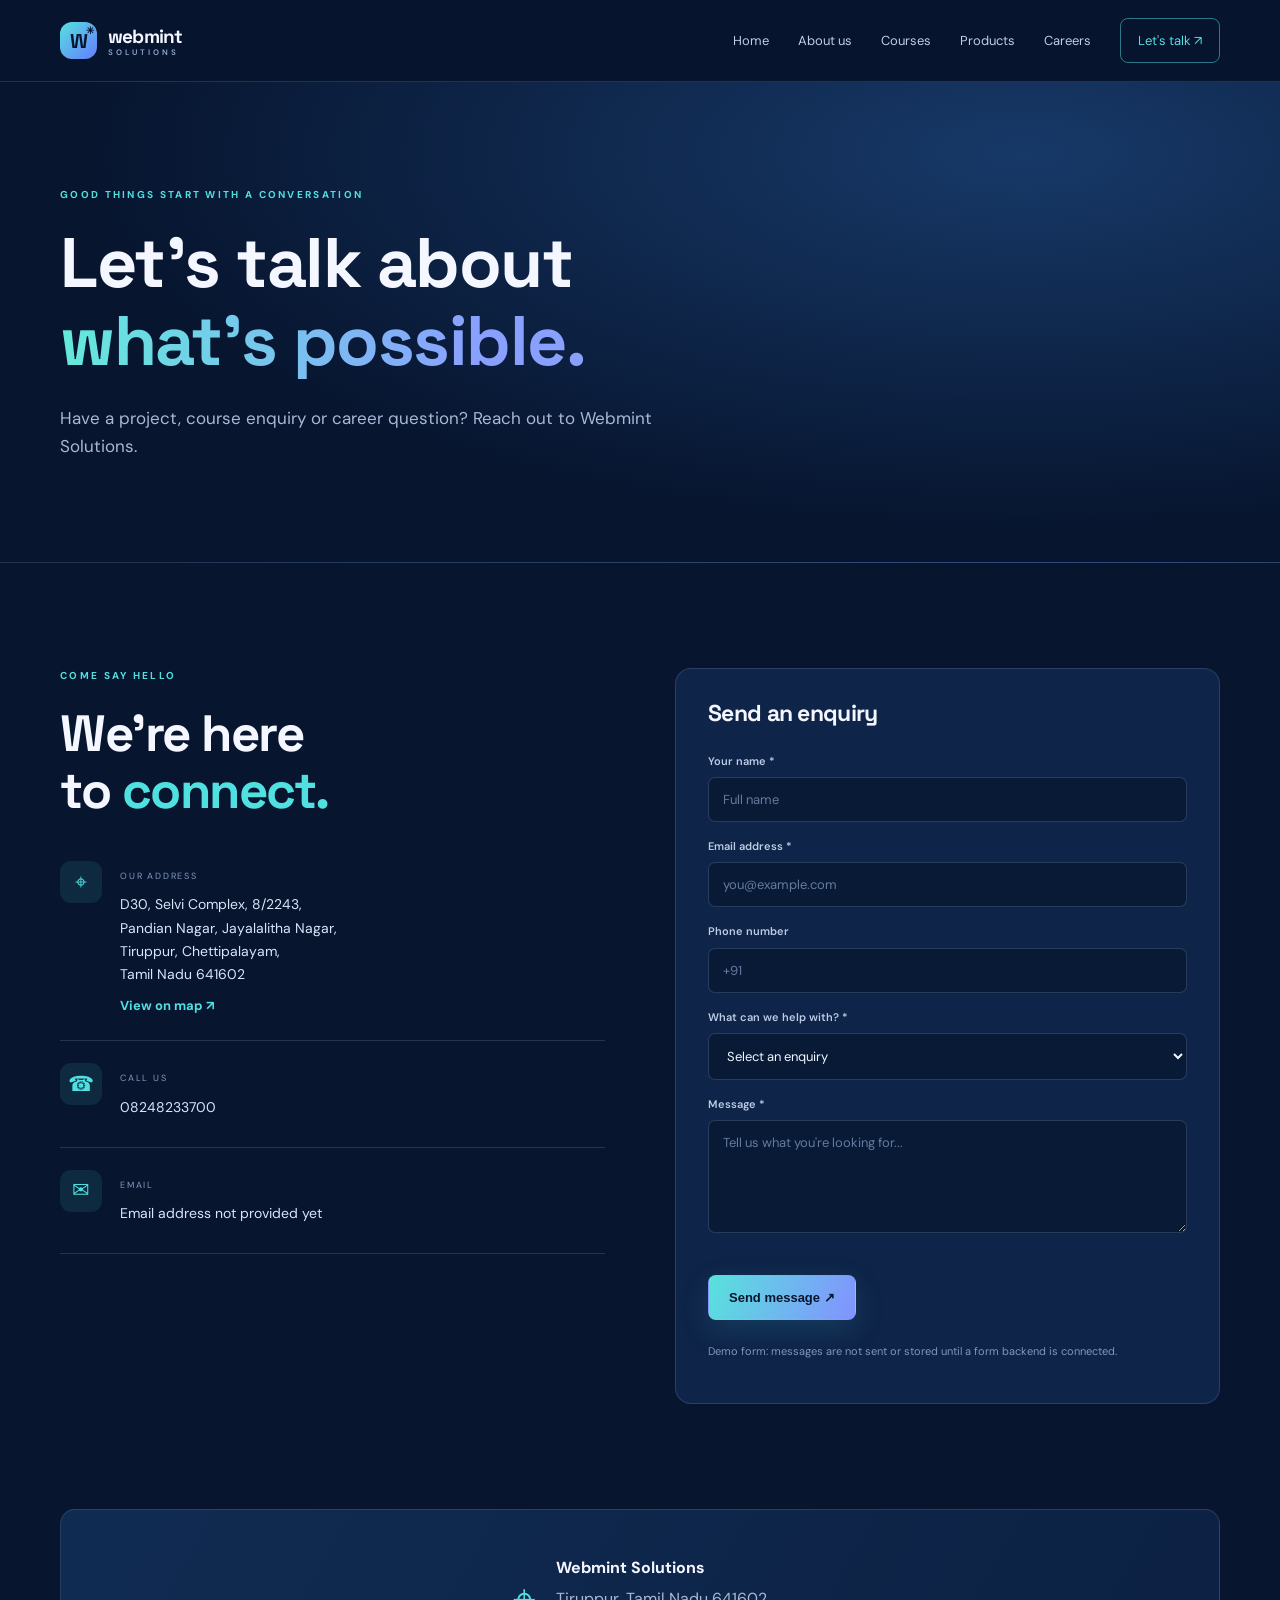
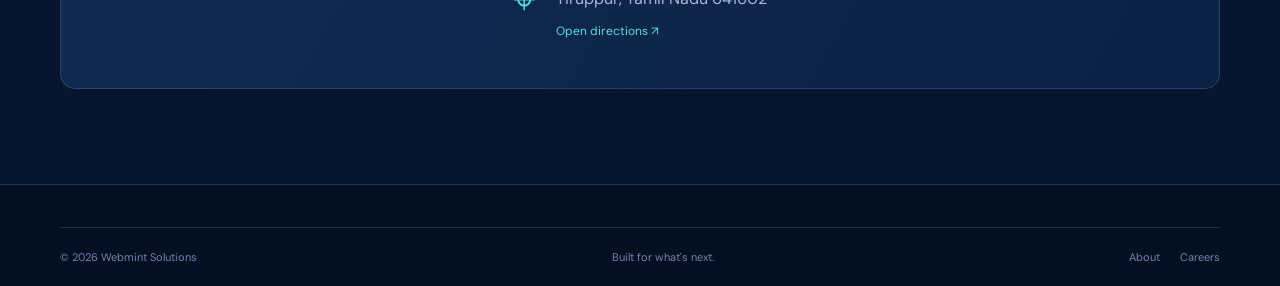
==== contact.html @ f3a6f1e8 "Initial commit" ====
<!DOCTYPE html><html lang="en"><head><meta charset="UTF-8"><meta name="viewport" content="width=device-width,initial-scale=1"><title>Contact | Webmint Solutions</title><link href="https://fonts.googleapis.com/css2?family=DM+Sans:wght@400;500;600;700&family=Space+Grotesk:wght@500;600;700&display=swap" rel="stylesheet"><link rel="stylesheet" href="assets/style.css"></head><body><header class="site-header"><a class="brand" href="index.html"><span class="brand-mark">W<span>✳</span></span><span>webmint<small>SOLUTIONS</small></span></a><button class="menu-toggle">☰</button><nav class="nav"><a href="index.html">Home</a><a href="about.html">About us</a><a href="courses.html">Courses</a><a href="products.html">Products</a><a href="careers.html">Careers</a><a class="nav-cta active" href="contact.html">Let's talk ↗</a></nav></header><main><section class="page-hero"><div class="container"><div class="eyebrow">GOOD THINGS START WITH A CONVERSATION</div><h1>Let's talk about<br><span class="gradient-text">what's possible.</span></h1><p>Have a project, course enquiry or career question? Reach out to Webmint Solutions.</p></div></section><section class="section"><div class="container contact-layout"><div><div class="eyebrow">COME SAY HELLO</div><h2>We're here<br>to <span class="accent">connect.</span></h2><div class="contact-card"><span class="contact-icon">⌖</span><div><small>OUR ADDRESS</small><p>D30, Selvi Complex, 8/2243,<br>Pandian Nagar, Jayalalitha Nagar,<br>Tiruppur, Chettipalayam,<br>Tamil Nadu 641602</p><a class="text-link" target="_blank" rel="noopener" href="https://www.google.com/maps/search/?api=1&query=D30%2C%20Selvi%20Complex%2C%208%2F2243%2C%20Pandian%20Nagar%2C%20Jayalalitha%20Nagar%2C%20Tiruppur%2C%20Chettipalayam%2C%20Tamil%20Nadu%20641602">View on map ↗</a></div></div><div class="contact-card"><span class="contact-icon">☎</span><div><small>CALL US</small><p><a href="tel:08248233700">08248233700</a></p></div></div><div class="contact-card"><span class="contact-icon">✉</span><div><small>EMAIL</small><p>Email address not provided yet</p></div></div></div><form class="site-form contact-form" data-demo-form><h3>Send an enquiry</h3><label>Your name *<input name="name" required placeholder="Full name"></label><label>Email address *<input name="email" type="email" required placeholder="you@example.com"></label><label>Phone number<input name="phone" type="tel" placeholder="+91"></label><label>What can we help with? *<select name="subject" required><option value="">Select an enquiry</option><option>Software / Website Project</option><option>Course Enquiry</option><option>Internship / Career</option><option>General Enquiry</option></select></label><label>Message *<textarea name="message" rows="5" required placeholder="Tell us what you're looking for..."></textarea></label><button class="btn btn-primary" type="submit">Send message ↗</button><p class="form-status" aria-live="polite"></p><p class="small-note">Demo form: messages are not sent or stored until a form backend is connected.</p></form></div></section><section class="map-section"><div class="container"><div class="map-placeholder"><div class="map-pin">⌖</div><div><strong>Webmint Solutions</strong><p>Tiruppur, Tamil Nadu 641602</p><a href="https://www.google.com/maps/search/?api=1&query=D30%2C%20Selvi%20Complex%2C%20Tiruppur%20641602" target="_blank" rel="noopener">Open directions ↗</a></div></div></div></section></main><footer class="footer"><div class="container footer-bottom"><span>© <span class="year"></span> Webmint Solutions</span><span>Built for what's next.</span><div><a href="about.html">About</a><a href="careers.html">Careers</a></div></div></footer><script src="assets/main.js"></script></body></html>
---- assets/style.css ----
@import url('https://fonts.googleapis.com/css2?family=DM+Sans:wght@400;500;600;700&family=Space+Grotesk:wght@500;600;700&display=swap');
:root{--bg:#07152f;--bg2:#0b2044;--panel:#102951;--text:#f4f7ff;--muted:#a8b8d5;--cyan:#51e0e0;--blue:#718cff;--line:rgba(177,202,255,.16);--font:'DM Sans',sans-serif;--display:'Space Grotesk',sans-serif}
*{box-sizing:border-box}html{scroll-behavior:smooth}body{margin:0;background:var(--bg);color:var(--text);font-family:var(--font);line-height:1.65}a{color:inherit;text-decoration:none}.container{width:min(1160px,calc(100% - 48px));margin:auto}.announcement{background:#0d2a50;color:#c8d9f5;text-align:center;padding:9px 16px;font-size:12px;letter-spacing:.04em}.announcement a{color:var(--cyan);margin-left:8px}.site-header{height:82px;padding:0 max(24px,calc((100% - 1160px)/2));display:flex;align-items:center;justify-content:space-between;background:rgba(7,21,47,.94);border-bottom:1px solid var(--line);position:sticky;top:0;z-index:20;backdrop-filter:blur(16px)}.brand{display:flex;align-items:center;gap:11px;font:700 19px var(--display);letter-spacing:-.8px}.brand small{display:block;font:600 8px var(--font);letter-spacing:3px;color:#91a8d1;margin-top:-2px}.brand-mark{width:37px;height:37px;border-radius:12px;background:linear-gradient(135deg,#55e1df,#657dff);display:grid;place-items:center;color:#07152f;font:700 20px var(--display);position:relative}.brand-mark span{font-size:10px;position:absolute;right:4px;top:2px}.nav{display:flex;align-items:center;gap:29px;font-size:13px;color:#c1cde2}.nav a:hover,.nav a.active{color:#fff}.nav-cta{padding:11px 17px;border:1px solid rgba(81,224,224,.5);border-radius:8px;color:var(--cyan)!important}.nav-cta span{margin-left:8px}.menu-toggle{display:none;background:none;border:0;color:white;font-size:25px}.hero{min-height:670px;position:relative;overflow:hidden;background:radial-gradient(ellipse at 80% 40%,#183b71 0%,#0b2044 30%,#07152f 70%)}.hero-grid{position:absolute;inset:0;background-image:linear-gradient(rgba(125,160,220,.055) 1px,transparent 1px),linear-gradient(90deg,rgba(125,160,220,.055) 1px,transparent 1px);background-size:54px 54px;mask-image:linear-gradient(90deg,transparent,#000)}.hero-content{position:relative;z-index:2;padding-top:115px;padding-bottom:95px}.eyebrow{font-size:10px;font-weight:700;letter-spacing:2.3px;color:var(--cyan);margin-bottom:20px}.eyebrow i{display:inline-block;width:7px;height:7px;background:var(--cyan);border-radius:50%;margin-right:9px;box-shadow:0 0 14px var(--cyan)}h1,h2,h3,p{margin-top:0}h1,h2,h3{font-family:var(--display);line-height:1.12;letter-spacing:-1.5px}h1{font-size:clamp(48px,6.7vw,82px);margin-bottom:24px;max-width:720px}h2{font-size:clamp(34px,4vw,51px);margin-bottom:20px}h3{font-size:23px;letter-spacing:-.7px}.gradient-text{background:linear-gradient(90deg,#64e9dc,#8aa0ff 80%);-webkit-background-clip:text;background-clip:text;color:transparent}.accent{color:var(--cyan)}.hero-copy{max-width:520px;color:#b7c7e0;font-size:17px}.hero-actions{display:flex;gap:14px;align-items:center;margin-top:34px}.btn{display:inline-flex;align-items:center;justify-content:center;gap:18px;padding:14px 20px;border-radius:8px;font-weight:700;font-size:13px;border:1px solid transparent;cursor:pointer;transition:.2s}.btn:hover{transform:translateY(-3px)}.btn-primary{background:linear-gradient(110deg,#58e2dc,#8292ff);color:#07152f;box-shadow:0 10px 30px rgba(65,184,220,.16)}.btn-ghost{border-color:var(--line);color:#e5edff}.btn-light{background:#f4f7ff;color:#0b2044}.hero-proof{display:flex;align-items:center;gap:15px;margin-top:62px;color:#8fa5c9;font-size:11px}.hero-proof strong{color:#e9f1ff}.avatar-stack{display:flex}.avatar-stack b{width:31px;height:31px;border:2px solid #10264b;background:#244b77;border-radius:50%;display:grid;place-items:center;margin-right:-8px;color:#b9ffff;font-size:12px}.hero-orbit{position:absolute;width:470px;height:470px;right:5%;top:105px;display:grid;place-items:center}.orbit{position:absolute;border:1px solid rgba(113,140,255,.26);border-radius:50%;transform:rotate(-25deg)}.orbit-one{width:420px;height:260px}.orbit-two{width:330px;height:430px;transform:rotate(55deg)}.orbit-core{width:142px;height:142px;border-radius:42px;display:grid;place-items:center;background:linear-gradient(145deg,#5de4dd,#7387ff);color:#07152f;font:700 65px var(--display);box-shadow:0 0 90px rgba(81,224,224,.25);transform:rotate(-9deg)}.orbit-core span{font-size:18px;position:absolute;right:25px;top:22px}.orbit-chip{position:absolute;padding:10px 15px;border:1px solid rgba(154,190,255,.25);border-radius:10px;background:rgba(12,37,75,.85);font-size:12px;color:#dce9ff;box-shadow:0 10px 35px #061329}.chip-a{top:70px;left:70px}.chip-b{right:0;top:220px}.chip-c{bottom:65px;left:85px}.hero-bottom{position:absolute;bottom:22px;left:50%;transform:translateX(-50%);width:min(1160px,calc(100% - 48px));display:flex;justify-content:space-between;color:#62799f;font-size:9px;letter-spacing:2px}.section{padding:105px 0}.split{display:grid;grid-template-columns:1fr 1fr;gap:80px;align-items:center}.split p{color:var(--muted)}.lead{font-size:20px;color:#e0eaff!important;line-height:1.55}.text-link{color:var(--cyan);font-size:13px;font-weight:700;display:inline-flex;gap:14px;margin-top:14px}.services-section{background:#091a37}.section-heading{display:flex;justify-content:space-between;align-items:end;gap:30px;margin-bottom:42px}.section-heading>p{max-width:300px;color:var(--muted);font-size:14px}.card-grid{display:grid;gap:18px}.three{grid-template-columns:repeat(3,1fr)}.two{grid-template-columns:repeat(2,1fr)}.feature-card{position:relative;display:block;padding:30px;background:linear-gradient(145deg,rgba(20,49,91,.88),rgba(11,31,64,.94));border:1px solid var(--line);border-radius:15px;min-height:245px;transition:.25s;overflow:hidden}.feature-card:hover{border-color:rgba(81,224,224,.55);transform:translateY(-5px);box-shadow:0 18px 45px rgba(0,0,0,.15)}.feature-card.static:hover{transform:none}.feature-card p{color:var(--muted);font-size:14px;max-width:340px}.card-icon{width:45px;height:45px;border-radius:12px;display:grid;place-items:center;background:rgba(81,224,224,.1);color:var(--cyan);font-size:23px;margin-bottom:25px}.card-number{font-size:9px;letter-spacing:1.6px;color:#7892bb;display:block;margin-bottom:13px}.card-arrow{position:absolute;right:28px;bottom:25px;color:var(--cyan);font-size:23px}.quote-band{padding:78px 0;background:linear-gradient(110deg,#102f5b,#172c60 60%,#123f61);position:relative;overflow:hidden}.quote-inner{display:flex;align-items:center;justify-content:space-between;gap:25px}.quote-inner h2{font-size:clamp(30px,4vw,47px);margin:0}.quote-mark{font:100px Georgia;color:var(--cyan);opacity:.6}.stats-grid{display:grid;grid-template-columns:repeat(4,1fr);gap:24px}.stats-grid>div{border-top:1px solid var(--line);padding-top:22px}.stats-grid strong{font:700 29px var(--display);color:var(--cyan)}.stats-grid h3{font-size:18px;margin:15px 0 8px}.stats-grid p{font-size:13px;color:var(--muted)}.footer{background:#050f23;border-top:1px solid var(--line);padding:42px 0 20px}.footer-top{display:flex;align-items:center;justify-content:space-between;padding-bottom:35px}.footer-top p{color:#8ea4c7;font:600 17px var(--display)}.footer-bottom{display:flex;justify-content:space-between;align-items:center;gap:20px;padding-top:20px;border-top:1px solid var(--line);font-size:11px;color:#7186a9}.footer-bottom div{display:flex;gap:20px}.page-hero{padding:105px 0 85px;background:radial-gradient(ellipse at 80% 15%,#173968,#07152f 65%);border-bottom:1px solid var(--line)}.page-hero h1{font-size:clamp(48px,6vw,70px)}.page-hero p{max-width:620px;color:var(--muted);font-size:17px}.soft-section{background:#091a37}.cta-panel{padding:50px;border:1px solid rgba(81,224,224,.25);border-radius:18px;background:linear-gradient(120deg,#102d55,#11244b);display:flex;justify-content:space-between;align-items:center;gap:30px}.cta-panel h2{margin:0}.tag{display:inline-block;font-size:10px;letter-spacing:.7px;padding:6px 10px;border-radius:20px;background:rgba(81,224,224,.1);color:var(--cyan);margin-bottom:16px}.check-list{padding-left:18px;color:#b7c7e0;font-size:13px}.check-list li{padding:4px 0}.small-note{font-size:11px;color:#8297b8;margin-top:22px}.job-list{border-top:1px solid var(--line)}.job-row{display:grid;grid-template-columns:1fr 150px 90px;gap:20px;align-items:center;padding:25px 0;border-bottom:1px solid var(--line)}.job-row h3{font-size:20px;margin:0 0 7px}.job-row p{font-size:13px;color:var(--muted);margin:0}.job-row .tag{margin-bottom:9px}.job-type{font-size:11px;color:#8da2c4}.form-layout{display:grid;grid-template-columns:.8fr 1.2fr;gap:65px;align-items:start}.form-aside{margin-top:55px;padding:24px;border-left:2px solid var(--cyan);background:rgba(81,224,224,.05);display:flex;gap:15px;align-items:center;color:#b6c8e5}.form-aside span{font-size:27px;color:var(--cyan)}.form-aside p{margin:0}.site-form{background:#0e2448;border:1px solid var(--line);padding:32px;border-radius:16px}.site-form h3{margin-bottom:25px}.form-grid{display:grid;grid-template-columns:1fr 1fr;gap:17px}.site-form label{display:block;font-size:11px;font-weight:600;color:#bdcce5}.site-form input,.site-form select,.site-form textarea{width:100%;margin-top:7px;padding:13px 14px;border-radius:7px;border:1px solid rgba(170,195,235,.2);background:#081a36;color:#f3f7ff;font:13px var(--font);outline:none}.site-form input:focus,.site-form select:focus,.site-form textarea:focus{border-color:var(--cyan)}.site-form input::placeholder,.site-form textarea::placeholder{color:#657b9e}.site-form select option{background:#081a36}.site-form .full{grid-column:1/-1}.site-form .consent{display:flex;gap:10px;align-items:center}.site-form .consent input{width:auto;margin:0}.site-form button{margin-top:22px}.form-status{color:var(--cyan);font-size:13px;margin:14px 0 0}.contact-layout{display:grid;grid-template-columns:1fr 1fr;gap:70px}.contact-card{display:flex;gap:18px;padding:22px 0;border-bottom:1px solid var(--line)}.contact-icon{width:42px;height:42px;flex:none;border-radius:11px;background:rgba(81,224,224,.1);color:var(--cyan);display:grid;place-items:center;font-size:21px}.contact-card small{font-size:9px;letter-spacing:1.8px;color:#8399bb}.contact-card p{font-size:14px;color:#d9e5f8;margin:6px 0}.contact-card .text-link{margin-top:0}.contact-form label{margin-bottom:15px}.map-section{padding:0 0 95px}.map-placeholder{min-height:180px;border:1px solid var(--line);border-radius:15px;background:linear-gradient(120deg,#102b52,#0c2143);display:flex;gap:20px;align-items:center;justify-content:center;text-align:left}.map-pin{font-size:40px;color:var(--cyan)}.map-placeholder p{color:var(--muted);margin:5px 0}.map-placeholder a{color:var(--cyan);font-size:12px}
@media(max-width:900px){.hero-orbit{right:-160px;opacity:.45}.hero-content{padding-top:95px}.nav{gap:15px}.split{gap:35px}.form-layout,.contact-layout{gap:30px}}@media(max-width:700px){.container{width:min(100% - 36px,560px)}.site-header{height:70px;padding:0 18px}.menu-toggle{display:block}.nav{display:none;position:absolute;top:69px;left:0;right:0;background:#091a37;padding:20px;flex-direction:column;align-items:stretch;border-bottom:1px solid var(--line)}.nav.open{display:flex}.nav-cta{text-align:center}.hero{min-height:650px}.hero-content{padding-top:90px}.hero-orbit{width:320px;height:320px;right:-165px;top:210px;opacity:.28}.orbit-one{width:300px}.orbit-two{height:290px}.orbit-core{width:100px;height:100px;font-size:45px}.chip-a,.chip-b,.chip-c{display:none}.hero-bottom{width:calc(100% - 36px)}.section{padding:75px 0}.split,.form-layout,.contact-layout{grid-template-columns:1fr;gap:25px}.three,.two{grid-template-columns:1fr}.section-heading{display:block}.section-heading>p{margin-top:15px}.quote-inner{align-items:flex-start;flex-direction:column}.quote-mark{font-size:60px}.stats-grid{grid-template-columns:1fr 1fr}.footer-top{align-items:flex-start;flex-direction:column}.footer-bottom{align-items:flex-start;flex-direction:column}.page-hero{padding:80px 0 65px}.job-row{grid-template-columns:1fr auto;gap:8px}.job-type{grid-column:1}.job-row .text-link{grid-column:2;grid-row:1/3}.form-grid{grid-template-columns:1fr}.form-grid .full{grid-column:auto}.site-form{padding:23px}.cta-panel{padding:30px;align-items:flex-start;flex-direction:column}.map-placeholder{padding:25px}.hero-actions{flex-wrap:wrap}}
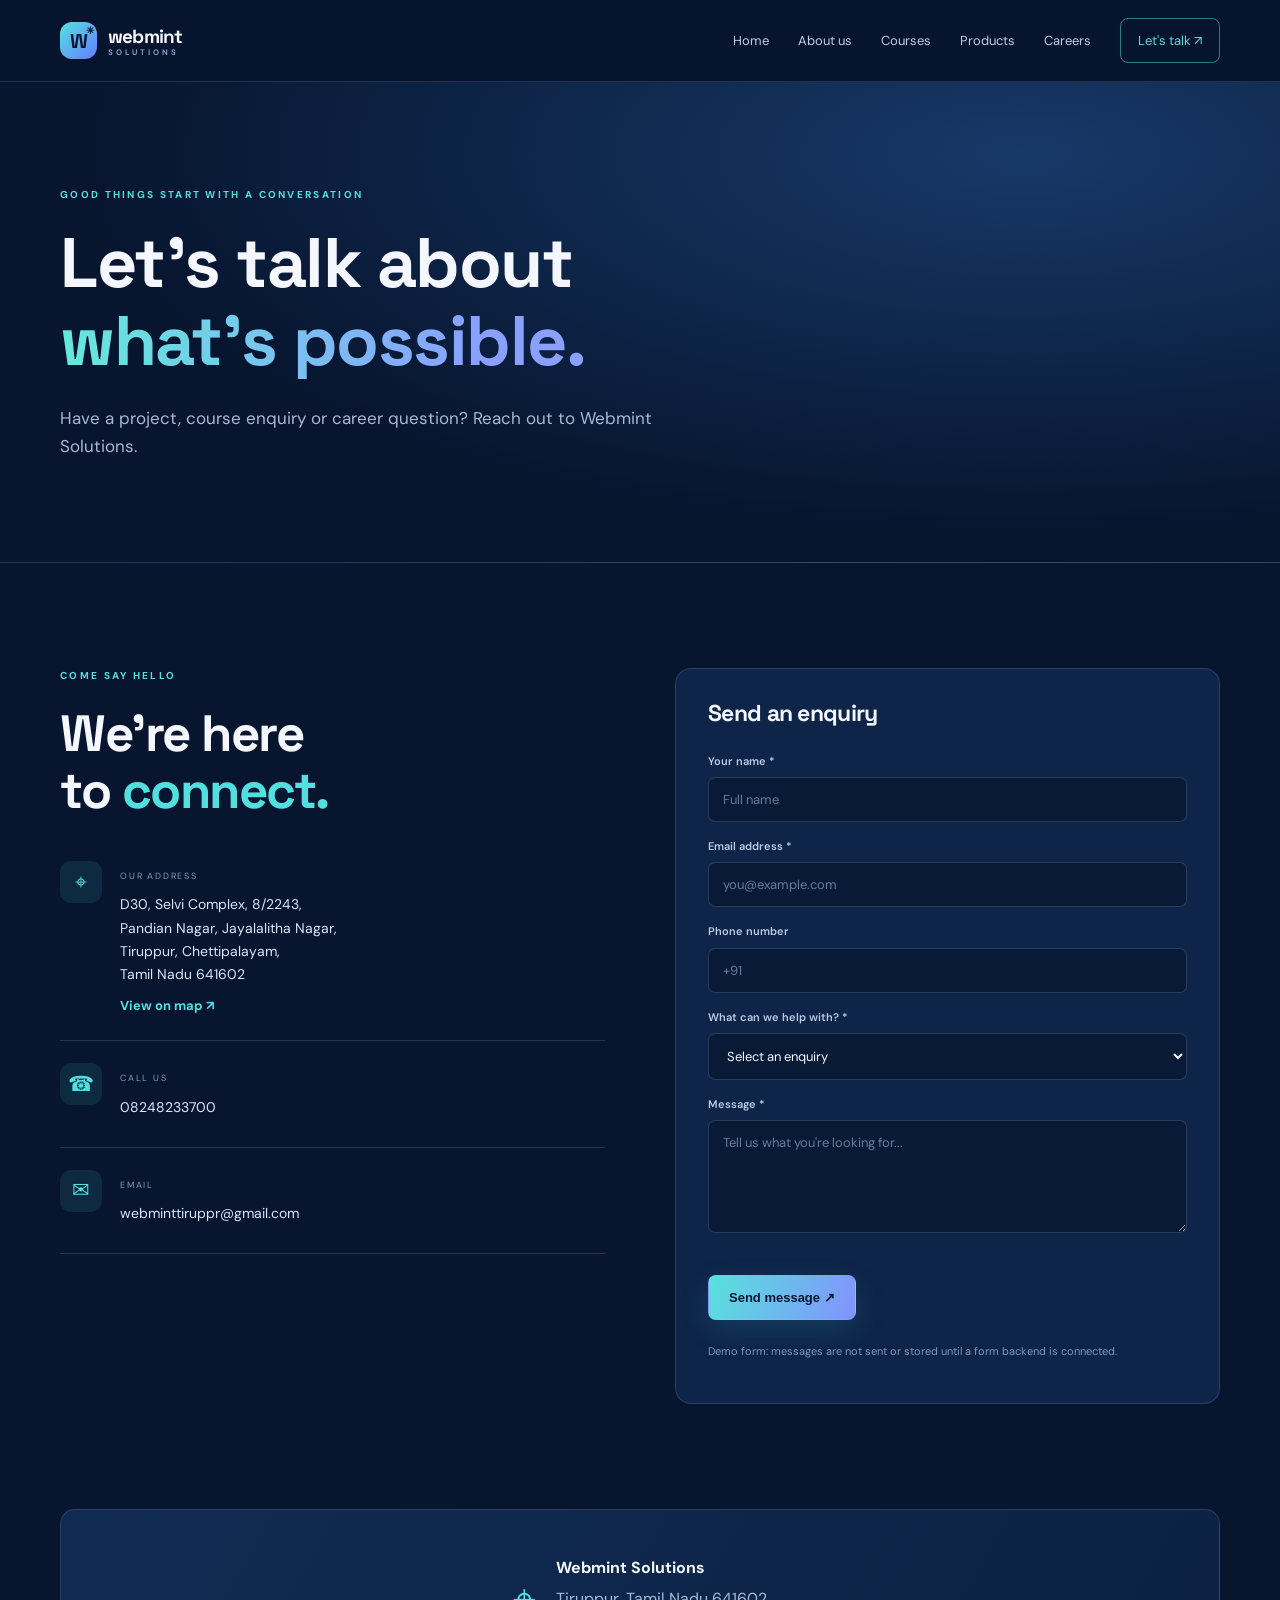
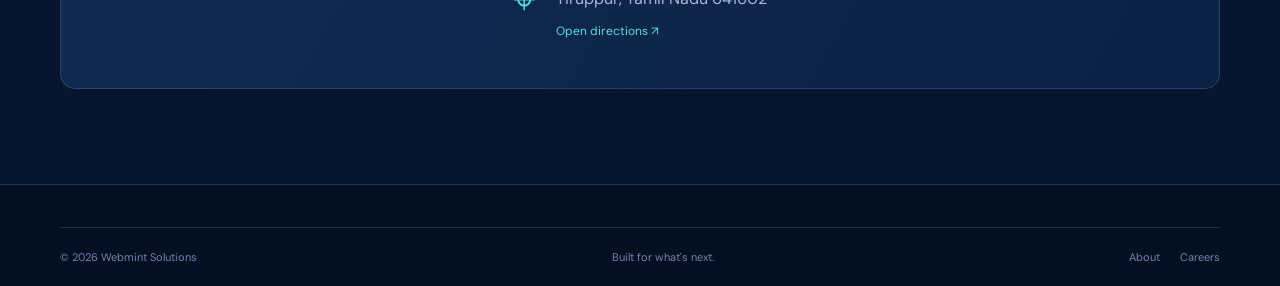
==== commit a9ea68cf: "Initial commit" ====
--- a/contact.html
+++ b/contact.html
@@ -1 +1 @@
-<!DOCTYPE html><html lang="en"><head><meta charset="UTF-8"><meta name="viewport" content="width=device-width,initial-scale=1"><title>Contact | Webmint Solutions</title><link href="https://fonts.googleapis.com/css2?family=DM+Sans:wght@400;500;600;700&family=Space+Grotesk:wght@500;600;700&display=swap" rel="stylesheet"><link rel="stylesheet" href="assets/style.css"></head><body><header class="site-header"><a class="brand" href="index.html"><span class="brand-mark">W<span>✳</span></span><span>webmint<small>SOLUTIONS</small></span></a><button class="menu-toggle">☰</button><nav class="nav"><a href="index.html">Home</a><a href="about.html">About us</a><a href="courses.html">Courses</a><a href="products.html">Products</a><a href="careers.html">Careers</a><a class="nav-cta active" href="contact.html">Let's talk ↗</a></nav></header><main><section class="page-hero"><div class="container"><div class="eyebrow">GOOD THINGS START WITH A CONVERSATION</div><h1>Let's talk about<br><span class="gradient-text">what's possible.</span></h1><p>Have a project, course enquiry or career question? Reach out to Webmint Solutions.</p></div></section><section class="section"><div class="container contact-layout"><div><div class="eyebrow">COME SAY HELLO</div><h2>We're here<br>to <span class="accent">connect.</span></h2><div class="contact-card"><span class="contact-icon">⌖</span><div><small>OUR ADDRESS</small><p>D30, Selvi Complex, 8/2243,<br>Pandian Nagar, Jayalalitha Nagar,<br>Tiruppur, Chettipalayam,<br>Tamil Nadu 641602</p><a class="text-link" target="_blank" rel="noopener" href="https://www.google.com/maps/search/?api=1&query=D30%2C%20Selvi%20Complex%2C%208%2F2243%2C%20Pandian%20Nagar%2C%20Jayalalitha%20Nagar%2C%20Tiruppur%2C%20Chettipalayam%2C%20Tamil%20Nadu%20641602">View on map ↗</a></div></div><div class="contact-card"><span class="contact-icon">☎</span><div><small>CALL US</small><p><a href="tel:08248233700">08248233700</a></p></div></div><div class="contact-card"><span class="contact-icon">✉</span><div><small>EMAIL</small><p>Email address not provided yet</p></div></div></div><form class="site-form contact-form" data-demo-form><h3>Send an enquiry</h3><label>Your name *<input name="name" required placeholder="Full name"></label><label>Email address *<input name="email" type="email" required placeholder="you@example.com"></label><label>Phone number<input name="phone" type="tel" placeholder="+91"></label><label>What can we help with? *<select name="subject" required><option value="">Select an enquiry</option><option>Software / Website Project</option><option>Course Enquiry</option><option>Internship / Career</option><option>General Enquiry</option></select></label><label>Message *<textarea name="message" rows="5" required placeholder="Tell us what you're looking for..."></textarea></label><button class="btn btn-primary" type="submit">Send message ↗</button><p class="form-status" aria-live="polite"></p><p class="small-note">Demo form: messages are not sent or stored until a form backend is connected.</p></form></div></section><section class="map-section"><div class="container"><div class="map-placeholder"><div class="map-pin">⌖</div><div><strong>Webmint Solutions</strong><p>Tiruppur, Tamil Nadu 641602</p><a href="https://www.google.com/maps/search/?api=1&query=D30%2C%20Selvi%20Complex%2C%20Tiruppur%20641602" target="_blank" rel="noopener">Open directions ↗</a></div></div></div></section></main><footer class="footer"><div class="container footer-bottom"><span>© <span class="year"></span> Webmint Solutions</span><span>Built for what's next.</span><div><a href="about.html">About</a><a href="careers.html">Careers</a></div></div></footer><script src="assets/main.js"></script></body></html>+<!DOCTYPE html><html lang="en"><head><meta charset="UTF-8"><meta name="viewport" content="width=device-width,initial-scale=1"><title>Contact | Webmint Solutions</title><link href="https://fonts.googleapis.com/css2?family=DM+Sans:wght@400;500;600;700&family=Space+Grotesk:wght@500;600;700&display=swap" rel="stylesheet"><link rel="stylesheet" href="assets/style.css"></head><body><header class="site-header"><a class="brand" href="index.html"><span class="brand-mark">W<span>✳</span></span><span>webmint<small>SOLUTIONS</small></span></a><button class="menu-toggle">☰</button><nav class="nav"><a href="index.html">Home</a><a href="about.html">About us</a><a href="courses.html">Courses</a><a href="products.html">Products</a><a href="careers.html">Careers</a><a class="nav-cta active" href="contact.html">Let's talk ↗</a></nav></header><main><section class="page-hero"><div class="container"><div class="eyebrow">GOOD THINGS START WITH A CONVERSATION</div><h1>Let's talk about<br><span class="gradient-text">what's possible.</span></h1><p>Have a project, course enquiry or career question? Reach out to Webmint Solutions.</p></div></section><section class="section"><div class="container contact-layout"><div><div class="eyebrow">COME SAY HELLO</div><h2>We're here<br>to <span class="accent">connect.</span></h2><div class="contact-card"><span class="contact-icon">⌖</span><div><small>OUR ADDRESS</small><p>D30, Selvi Complex, 8/2243,<br>Pandian Nagar, Jayalalitha Nagar,<br>Tiruppur, Chettipalayam,<br>Tamil Nadu 641602</p><a class="text-link" target="_blank" rel="noopener" href="https://www.google.com/maps/search/?api=1&query=D30%2C%20Selvi%20Complex%2C%208%2F2243%2C%20Pandian%20Nagar%2C%20Jayalalitha%20Nagar%2C%20Tiruppur%2C%20Chettipalayam%2C%20Tamil%20Nadu%20641602">View on map ↗</a></div></div><div class="contact-card"><span class="contact-icon">☎</span><div><small>CALL US</small><p><a href="tel:08248233700">08248233700</a></p></div></div><div class="contact-card"><span class="contact-icon">✉</span><div><small>EMAIL</small><p>webminttiruppr@gmail.com</p></div></div></div><form class="site-form contact-form" data-demo-form><h3>Send an enquiry</h3><label>Your name *<input name="name" required placeholder="Full name"></label><label>Email address *<input name="email" type="email" required placeholder="you@example.com"></label><label>Phone number<input name="phone" type="tel" placeholder="+91"></label><label>What can we help with? *<select name="subject" required><option value="">Select an enquiry</option><option>Software / Website Project</option><option>Course Enquiry</option><option>Internship / Career</option><option>General Enquiry</option></select></label><label>Message *<textarea name="message" rows="5" required placeholder="Tell us what you're looking for..."></textarea></label><button class="btn btn-primary" type="submit">Send message ↗</button><p class="form-status" aria-live="polite"></p><p class="small-note">Demo form: messages are not sent or stored until a form backend is connected.</p></form></div></section><section class="map-section"><div class="container"><div class="map-placeholder"><div class="map-pin">⌖</div><div><strong>Webmint Solutions</strong><p>Tiruppur, Tamil Nadu 641602</p><a href="https://www.google.com/maps/search/?api=1&query=D30%2C%20Selvi%20Complex%2C%20Tiruppur%20641602" target="_blank" rel="noopener">Open directions ↗</a></div></div></div></section></main><footer class="footer"><div class="container footer-bottom"><span>© <span class="year"></span> Webmint Solutions</span><span>Built for what's next.</span><div><a href="about.html">About</a><a href="careers.html">Careers</a></div></div></footer><script src="assets/main.js"></script></body></html>
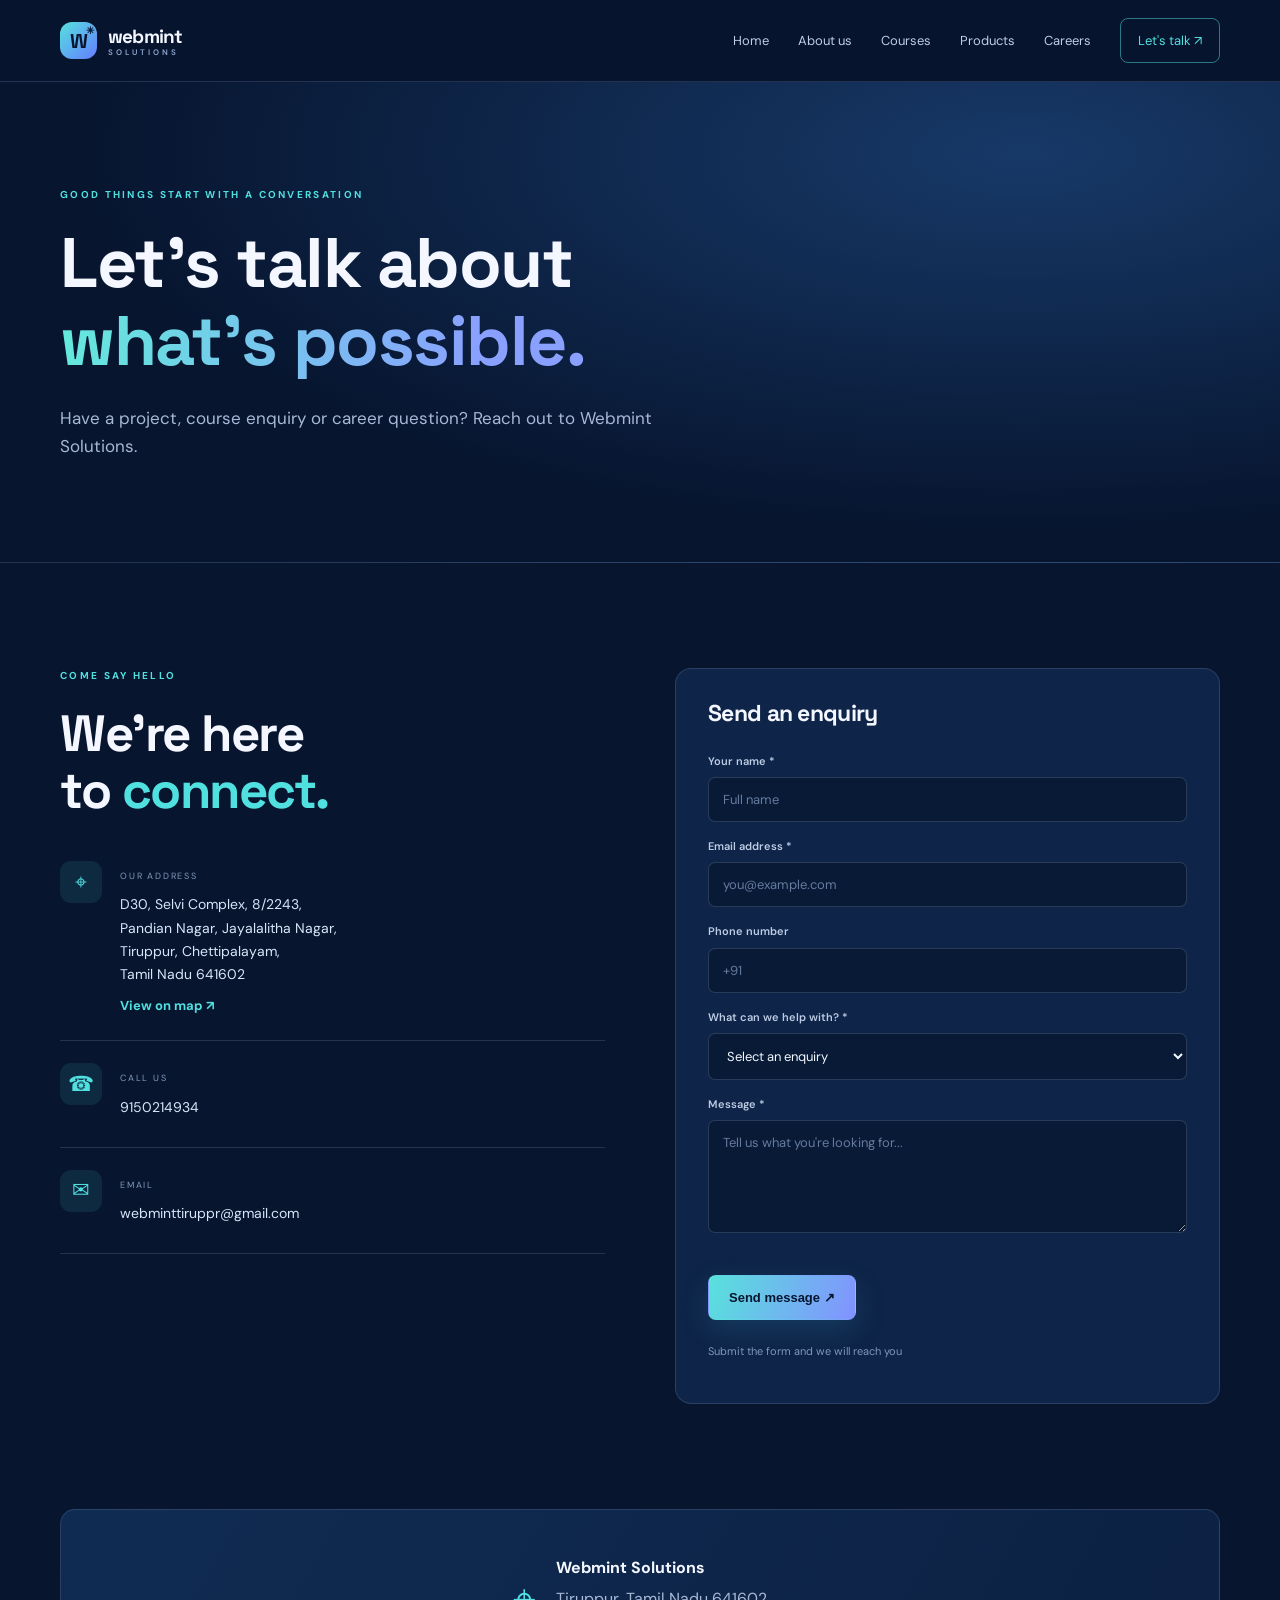
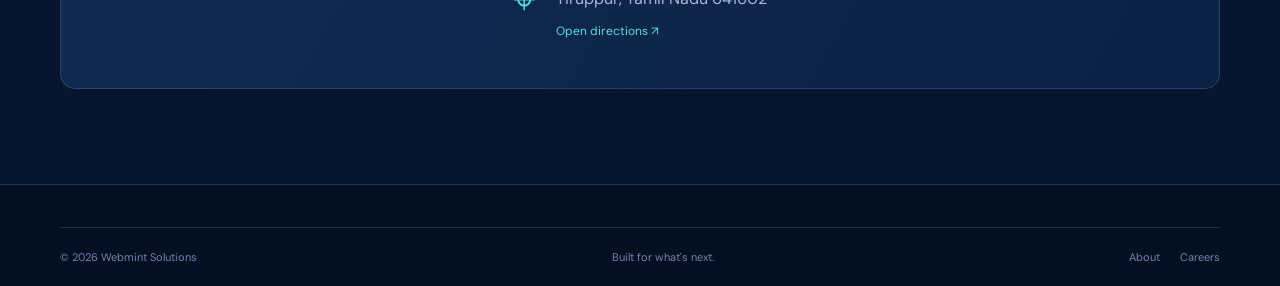
==== commit 01d2a00e: "Update contact details in contact.html Updated contact information including phone number." ====
--- a/contact.html
+++ b/contact.html
@@ -1 +1 @@
-<!DOCTYPE html><html lang="en"><head><meta charset="UTF-8"><meta name="viewport" content="width=device-width,initial-scale=1"><title>Contact | Webmint Solutions</title><link href="https://fonts.googleapis.com/css2?family=DM+Sans:wght@400;500;600;700&family=Space+Grotesk:wght@500;600;700&display=swap" rel="stylesheet"><link rel="stylesheet" href="assets/style.css"></head><body><header class="site-header"><a class="brand" href="index.html"><span class="brand-mark">W<span>✳</span></span><span>webmint<small>SOLUTIONS</small></span></a><button class="menu-toggle">☰</button><nav class="nav"><a href="index.html">Home</a><a href="about.html">About us</a><a href="courses.html">Courses</a><a href="products.html">Products</a><a href="careers.html">Careers</a><a class="nav-cta active" href="contact.html">Let's talk ↗</a></nav></header><main><section class="page-hero"><div class="container"><div class="eyebrow">GOOD THINGS START WITH A CONVERSATION</div><h1>Let's talk about<br><span class="gradient-text">what's possible.</span></h1><p>Have a project, course enquiry or career question? Reach out to Webmint Solutions.</p></div></section><section class="section"><div class="container contact-layout"><div><div class="eyebrow">COME SAY HELLO</div><h2>We're here<br>to <span class="accent">connect.</span></h2><div class="contact-card"><span class="contact-icon">⌖</span><div><small>OUR ADDRESS</small><p>D30, Selvi Complex, 8/2243,<br>Pandian Nagar, Jayalalitha Nagar,<br>Tiruppur, Chettipalayam,<br>Tamil Nadu 641602</p><a class="text-link" target="_blank" rel="noopener" href="https://www.google.com/maps/search/?api=1&query=D30%2C%20Selvi%20Complex%2C%208%2F2243%2C%20Pandian%20Nagar%2C%20Jayalalitha%20Nagar%2C%20Tiruppur%2C%20Chettipalayam%2C%20Tamil%20Nadu%20641602">View on map ↗</a></div></div><div class="contact-card"><span class="contact-icon">☎</span><div><small>CALL US</small><p><a href="tel:08248233700">08248233700</a></p></div></div><div class="contact-card"><span class="contact-icon">✉</span><div><small>EMAIL</small><p>webminttiruppr@gmail.com</p></div></div></div><form class="site-form contact-form" data-demo-form><h3>Send an enquiry</h3><label>Your name *<input name="name" required placeholder="Full name"></label><label>Email address *<input name="email" type="email" required placeholder="you@example.com"></label><label>Phone number<input name="phone" type="tel" placeholder="+91"></label><label>What can we help with? *<select name="subject" required><option value="">Select an enquiry</option><option>Software / Website Project</option><option>Course Enquiry</option><option>Internship / Career</option><option>General Enquiry</option></select></label><label>Message *<textarea name="message" rows="5" required placeholder="Tell us what you're looking for..."></textarea></label><button class="btn btn-primary" type="submit">Send message ↗</button><p class="form-status" aria-live="polite"></p><p class="small-note">Demo form: messages are not sent or stored until a form backend is connected.</p></form></div></section><section class="map-section"><div class="container"><div class="map-placeholder"><div class="map-pin">⌖</div><div><strong>Webmint Solutions</strong><p>Tiruppur, Tamil Nadu 641602</p><a href="https://www.google.com/maps/search/?api=1&query=D30%2C%20Selvi%20Complex%2C%20Tiruppur%20641602" target="_blank" rel="noopener">Open directions ↗</a></div></div></div></section></main><footer class="footer"><div class="container footer-bottom"><span>© <span class="year"></span> Webmint Solutions</span><span>Built for what's next.</span><div><a href="about.html">About</a><a href="careers.html">Careers</a></div></div></footer><script src="assets/main.js"></script></body></html>+<!DOCTYPE html><html lang="en"><head><meta charset="UTF-8"><meta name="viewport" content="width=device-width,initial-scale=1"><title>Contact | Webmint Solutions</title><link href="https://fonts.googleapis.com/css2?family=DM+Sans:wght@400;500;600;700&family=Space+Grotesk:wght@500;600;700&display=swap" rel="stylesheet"><link rel="stylesheet" href="assets/style.css"></head><body><header class="site-header"><a class="brand" href="index.html"><span class="brand-mark">W<span>✳</span></span><span>webmint<small>SOLUTIONS</small></span></a><button class="menu-toggle">☰</button><nav class="nav"><a href="index.html">Home</a><a href="about.html">About us</a><a href="courses.html">Courses</a><a href="products.html">Products</a><a href="careers.html">Careers</a><a class="nav-cta active" href="contact.html">Let's talk ↗</a></nav></header><main><section class="page-hero"><div class="container"><div class="eyebrow">GOOD THINGS START WITH A CONVERSATION</div><h1>Let's talk about<br><span class="gradient-text">what's possible.</span></h1><p>Have a project, course enquiry or career question? Reach out to Webmint Solutions.</p></div></section><section class="section"><div class="container contact-layout"><div><div class="eyebrow">COME SAY HELLO</div><h2>We're here<br>to <span class="accent">connect.</span></h2><div class="contact-card"><span class="contact-icon">⌖</span><div><small>OUR ADDRESS</small><p>D30, Selvi Complex, 8/2243,<br>Pandian Nagar, Jayalalitha Nagar,<br>Tiruppur, Chettipalayam,<br>Tamil Nadu 641602</p><a class="text-link" target="_blank" rel="noopener" href="https://www.google.com/maps/search/?api=1&query=D30%2C%20Selvi%20Complex%2C%208%2F2243%2C%20Pandian%20Nagar%2C%20Jayalalitha%20Nagar%2C%20Tiruppur%2C%20Chettipalayam%2C%20Tamil%20Nadu%20641602">View on map ↗</a></div></div><div class="contact-card"><span class="contact-icon">☎</span><div><small>CALL US</small><p><a href="tel:9150214934">9150214934</a></p></div></div><div class="contact-card"><span class="contact-icon">✉</span><div><small>EMAIL</small><p>webminttiruppr@gmail.com</p></div></div></div><form class="site-form contact-form" data-demo-form><h3>Send an enquiry</h3><label>Your name *<input name="name" required placeholder="Full name"></label><label>Email address *<input name="email" type="email" required placeholder="you@example.com"></label><label>Phone number<input name="phone" type="tel" placeholder="+91"></label><label>What can we help with? *<select name="subject" required><option value="">Select an enquiry</option><option>Software / Website Project</option><option>Course Enquiry</option><option>Internship / Career</option><option>General Enquiry</option></select></label><label>Message *<textarea name="message" rows="5" required placeholder="Tell us what you're looking for..."></textarea></label><button class="btn btn-primary" type="submit">Send message ↗</button><p class="form-status" aria-live="polite"></p><p class="small-note">Submit the form and we will reach you</p></form></div></section><section class="map-section"><div class="container"><div class="map-placeholder"><div class="map-pin">⌖</div><div><strong>Webmint Solutions</strong><p>Tiruppur, Tamil Nadu 641602</p><a href="https://www.google.com/maps/search/?api=1&query=D30%2C%20Selvi%20Complex%2C%20Tiruppur%20641602" target="_blank" rel="noopener">Open directions ↗</a></div></div></div></section></main><footer class="footer"><div class="container footer-bottom"><span>© <span class="year"></span> Webmint Solutions</span><span>Built for what's next.</span><div><a href="about.html">About</a><a href="careers.html">Careers</a></div></div></footer><script src="assets/main.js"></script></body></html>
